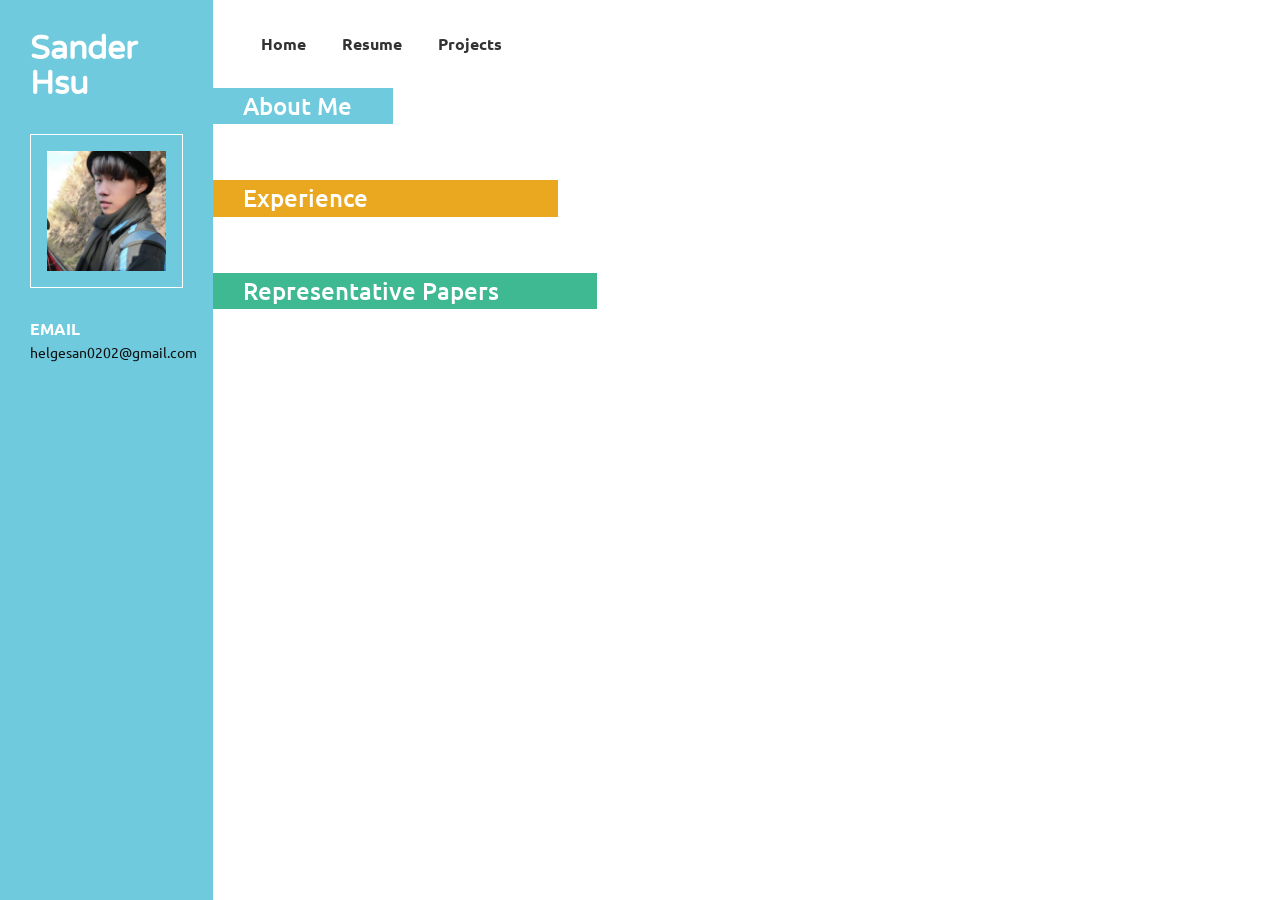
==== index.html @ 5f87619d "Add files via upload" ====
<!--A Design by W3layouts
Author: W3layout
Author URL: http://w3layouts.com
License: Creative Commons Attribution 3.0 Unported
License URL: http://creativecommons.org/licenses/by/3.0/
-->
<!DOCTYPE HTML>
<html>
<head>
<title>Sander Hsu</title>
<link href="css/bootstrap.css" rel='stylesheet' type='text/css' />
<!-- jQuery (necessary JavaScript plugins) -->
<!-- script src="js/jquery.min.js"></script>
<!-- Custom Theme files -->
 <link href="css/dashboard.css" rel="stylesheet">
<link href="css/style.css" rel='stylesheet' type='text/css' />

<!-- Custom Theme files -->
<!--//theme-style-->
<meta name="viewport" content="width=device-width, initial-scale=1">
<meta http-equiv="Content-Type" content="text/html; charset=utf-8" />
<meta name="keywords" content="Sander Hsu" />
<script type="application/x-javascript"> addEventListener("load", function() { setTimeout(hideURLbar, 0); }, false); function hideURLbar(){ window.scrollTo(0,1); } </script>
<link href='http://fonts.googleapis.com/css?family=Ubuntu:300,400,500,700' rel='stylesheet' type='text/css'>
<link href='http://fonts.googleapis.com/css?family=Varela+Round' rel='stylesheet' type='text/css'>
<!-- start menu -->
  
</head>
<body>
<!-- header -->
<div class="col-sm-3 col-md-2 sidebar">
		 <div class="sidebar_top">
			 <h1>Sander <br> Hsu</h1> 
			 <img src="images/profile.jpg" alt=""/>
		 </div>
		<div class="details">
			 <h3>EMAIL</h3>
			 <p>helgesan0202@gmail.com</p>
		</div>
		<div class="clearfix"></div>
</div>
<!---->
<link href="css/popuo-box.css" rel="stylesheet" type="text/css" media="all"/>
<script src="js/jquery.magnific-popup.js" type="text/javascript"></script>
	<!---//pop-up-box---->			
<div class="col-sm-9 col-sm-offset-3 col-md-10 col-md-offset-2 main">
	 <div class="content">
		 <div class="details_header">
			 <ul>
				 <li><a href="index.html"><b>Home</b></a></li>
				 <li><a href="resume/Sander Hsu resume.pdf"><b>Resume</b></a></li>
				 <li><a href="cv/ShusenWang.pdf"><b>Projects</b></a></li>
			 </ul>
		 </div>
		 
		 <div class="company">
			<h3 class="clr1">About Me</h3>
			<div class="company_details">
                
		 	</div>
		 </div>
         

		 
		 <div class="education">
			<h3 class="clr2">Experience</h3>
			<div class="education_details">
                
			</div>
		 </div>
		 
		 
		 
		 <div class="skills">
			<h3 class="clr3">Representative Papers
			<div class="skills_details">
                
			</div>
		 </div>
</body>
</html>
---- css/dashboard.css ----
/*
 * Base structure
 */

/* Move down content because we have a fixed navbar that is 50px tall */
body {
  padding-top: 50px;
}


/*
 * Global add-ons
 */

.sub-header {
  padding-bottom: 10px;
  border-bottom: 1px solid #eee;
}

/*
 * Top navigation
 * Hide default border to remove 1px line.
 */
.navbar-fixed-top {
  border: 0;
}

/*
 * Sidebar
 */

/* Hide for mobile, show later */
.sidebar {
  display:block;
}
@media (min-width: 768px) {
  .sidebar {
    position: fixed;
    top: 51px;
    bottom: 0;
    left: 0;
    z-index: 1000;
    display: block;
    padding: 20px;
    overflow-x: hidden;
    overflow-y: auto; /* Scrollable contents if viewport is shorter than content. */
    background-color: #f5f5f5;
  }
}

/* Sidebar navigation */
.nav-sidebar {
  margin-right: -21px; /* 20px padding + 1px border */
  margin-bottom: 20px;
  margin-left: -20px;
}
.nav-sidebar > li > a {
  padding-right: 20px;
  padding-left: 20px;
}
.nav-sidebar > .active > a,
.nav-sidebar > .active > a:hover,
.nav-sidebar > .active > a:focus {
  color: #fff;
  background-color: #428bca;
}


/*
 * Main content
 */

.main {
  padding: 20px;
}
@media (min-width: 768px) {
  .main {
    padding-right: 40px;
    padding-left: 40px;
  }
}
.main .page-header {
  margin-top: 0;
}


/*
 * Placeholder dashboard ideas
 */

.placeholders {
  margin-bottom: 30px;
  text-align: center;
}
.placeholders h4 {
  margin-bottom: 0;
}
.placeholder {
  margin-bottom: 20px;
}
.placeholder img {
  display: inline-block;
  border-radius: 50%;
}
---- css/style.css ----
/*
Author: W3layout
Author URL: http://w3layouts.com
License: Creative Commons Attribution 3.0 Unported
License URL: http://creativecommons.org/licenses/by/3.0/
*/
h4, h5, h6,
h1, h2, h3 {margin: 0;}
ul, ol {margin: 0; padding:0;}
p {margin: 0;}
html, body{
	font-family: 'Ubuntu', sans-serif;
	font-size: 100%;
	background: #ffffff;
}
body a{
	transition:0.5s all;
	-webkit-transition:0.5s all;
	-moz-transition:0.5s all;
	-o-transition:0.5s all;
	-ms-transition:0.5s all;
}	
body {
  padding-top:0px;
}
a:focus {
  outline: thin dotted;
  outline: 0px auto -webkit-focus-ring-color;
  outline-offset: 0px;
  text-decoration:none;
}
/*-- header_top --*/
.sidebar{
  background:#6ecadc;
  top: 0px;
  padding:2em 30px;
}
.sidebar h1{
	font-size:2.5em;
	font-weight:700;
	margin-bottom:1em;
	COLOR:#fff;
	font-family: 'Varela Round', sans-serif;
	
}
.sidebar img{
	border:1px solid #fff;
	padding:1em;
	width:100%;
}
.details{
	margin-top:2em;
}
.details h3{
	font-weight:600;
	font-size:1em;
	color:#fff;
}  

.details p{
	color:#101010;
	font-size:0.9em;
	margin:5px 0 2em 0;
}
.details p a{
	color:#101010;
	font-size:0.9em;
}
address h3{
	margin-bottom:5px;
}
address span{
	display:block;
	color:#101010;
	font-size:0.9em;
	line-height:1.5em;
}
/*----*/
.main{  
  padding:2em 0;
}
.content{
	margin-right:3em;
}
.glyphicon {
  top:1px;
}
.glyphicon-file:before,.glyphicon-print:before,.glyphicon-envelope:before,.glyphicon-picture:before{
    margin-right: 9px;
  font-size: 14px;
  color: #6ecadc;
}
.details_header{
	padding: 0em 1em 0 2em;
}
.details_header ul li{
	display:inline-block;
}
.details_header ul li a{
	padding:0 1em;
	color:#333;
}
.details_header ul li a:hover{
	color:#6ecadc;
}
.company {
	margin:2em 0;
}
.company h3{
  color: #FFF;
  padding: 5px 41px 5px 30px;
  display: inline-block;
}
.skills h3{
  color: #FFF;
  padding: 5px 98px 5px 30px;
  display: inline-block;
}
.company_details,.education_details {
	padding:1.5em 0 0em 2em;
}
.company_details h4,.education_details h4{
	color:#333;
	font-weight:600;
	font-size:1.5em;
	margin-bottom:6px;
	font-family: 'Varela Round', sans-serif;
}
.company_details h4 span,.education_details h4 span{
	font-size: 0.65em;
  margin-left: 5px;
  color: #999;
  font-weight:400;
}
.company_details h6,.education_details h6{
	font-weight:400;
	margin-bottom:1.3em;
	font-size:0.9em;
}
.company_details p,.skill_info p,.education_details p{
	color:#999;
	font-weight:300;
	line-height:1.7em;
}
.cmpny1{
	border-bottom:3px dashed #999;
	padding-bottom:1em;
}
.skills{
	margin:2em 0;
}
.skill_info {
	padding:1.5em 0 0 2em;
}
.skill_list{
	padding:1.5em 0 0 2em;
}
.skill1,.skill2{
	 float:left;
	 width:30%;
}
.skill1 h4,.skill2 h4{
	color:#333;
	font-weight:600;
	margin-bottom:1em;
	display:inline-block;
}
.skill1 ul,.skill2 ul{
	padding-left:4em;
}
.skill1 ul li,.skill2 ul li{
	color:#333;
}
.education  h3{
  background: #999;
  color: #FFF;
  padding: 5px 190px 5px 30px;
  display: inline-block;
}
h3.clr1{
	background:#6ecadc;
}
h3.clr2{
	background:#e9a820;
}
h3.clr3{
	background:#3eb991;
}
.copywrite{
	padding-left:2em;
	margin-top:1em;
}
.copywrite p{
	color:#999;
	font-size:0.9em;
}
.copywrite p a{
	color:#999;
}
.copywrite p a:hover{
	color:#6ecadc;
}
.contact-grid form{
	padding:2em 0 0 2em;
}
.contact-grid input[type="text"], .contact-grid textarea {
  width: 80%;
  padding: 0.7em;
  margin: 0.5em 0;
  background: none;
  outline: none;
  border: 1px solid #A09F9F;
  font-size: 1em;
  color: #A09F9F;
  -webkit-appearance: none;
}
.send input[type="submit"] {
  width: 14%;
  font-size: 1.1em;
  background:#e9a820;
  padding: 0.4em 0.8em;
  text-align: center;
  color: #fff;
  border: none;
  outline: none;
  -webkit-appearance: none;
}
.send input[type="submit"]:hover {
  background: #6ecadc;
}
.contact-grid textarea {
  resize: none;
}
.map{
	padding:2em 0 0 2em;
}
.map iframe {
  width: 100%;
  height: 350px;
  border: none;
}
/*--responsive--*/
@media (max-width: 1366px){
.sidebar h1 {
  font-size: 2em;
}
}
@media (max-width: 1024px){
.sidebar {
  padding: 2em 17px;
  width:20%;
}
.sidebar h1 {
  font-size: 1.6em;
}
.main {
  margin-left: 19.666667%;
  width: 80%;
}
}
@media (max-width: 768px){
.sidebar {
  width: 22%;
}
.main {
  margin-left: 21.666667%;
  width: 78%;
}
.sidebar h1 {
  font-size: 1.4em;
}
.sidebar img {
  padding: 0.5em;
  width: 89%;
}
.details_header {
  padding: 0em 1em 0 1em;
}
.details_header ul li a {
  padding: 0 1em;
  font-size: 0.9em;
}
.company h3,.skills h3,.education h3{
  font-size: 1.2em;
}
.company_details h4, .education_details h4 {
  font-size: 1.1em;
}
.company_details h6, .education_details h6 {
  font-size: 0.8em;
}
.company_details p, .skill_info p, .education_details p {
  font-size: 0.8em;
}
.cmpny1 {
  padding-bottom: 1.5em;
}
.skill1, .skill2 {
  float: left;
  width: 50%;
}
.skill1 ul li,.skill2 ul li{
	font-size:0.85em;
}
.skill1 h4, .skill2 h4 {
  font-size: 1em;
}
.skill_list {
  padding: 0.7em 0 0 2em;
}
.details p {
  font-size: 0.75em;
}
address span {
  font-size: 0.8em;
}
.contact-grid input[type="text"], .contact-grid textarea {
  width: 100%;
  font-size: 0.8em;
}
.send input[type="submit"] {
  width: 20%;
  font-size:0.85em;
}
}
@media (max-width: 736px){
.sidebar {
  width: 100%;
}
.main {
  margin-left: 0;
  width: 100%;
}
.sidebar_top{
	width:30%;
	float:left;
	margin-right:5%;
}
.details{
	width:30%;
	float:right;
}
}
@media (max-width: 640px){
.sidebar {
  width: 100%;
}
.main {
  margin-left: 0;
  width: 100%;
}
.sidebar_top{
	width:30%;
	float:left;
	margin-right:5%;
}
.details{
	width:30%;
	float:right;
}
.sidebar img{
	width:100%;
}
.details p {
  font-size: 0.9em;
  margin: 5px 0 1em 0;
}
.details h3 {
  font-size: 0.9em;
}
}
@media (max-width: 600px){
address {
  margin-bottom:0px;
}
.sidebar_top {
  width: 32%;
}
.sidebar img {
  width: 85%;
}
}
@media (max-width: 568px){
.details_header ul li a {
  padding: 0 0.5em;
  font-size: 0.9em;
}
}
@media (max-width: 480px){
.content {
  margin-right: 2em;
}
.glyphicon-save:before, .glyphicon-print:before, .glyphicon-envelope:before, .glyphicon-picture:before {
  margin-right: 6px;
  font-size: 12px;
}
.details_header ul li a {
  padding: 0 0.5em;
  font-size: 0.85em;
}
.details {
  width: 36%;
}
.sidebar h1 {
  font-size: 1.3em;
}
.sidebar_top {
  width: 38%;
}
address {
  margin-bottom: 0px;
}
.copywrite{
	padding-left:1em;
}
.map iframe {
  height: 246px;
}
}
@media (max-width: 414px){
.sidebar_top {
  width: 45%;
}
.sidebar img {
  width: 91%;
}
.details {
  width: 42%;
}
.details_header {
  padding: 0em 0em 0 1em;
}
.details_header ul li a {
  padding: 0 0.3em;
  font-size: 0.75em;
}
.skill1 ul, .skill2 ul {
  padding-left: 3em;
}
}
@media (max-width: 384px){
.sidebar h1 {
  font-size: 1.2em;
}
.details {
  width: 45%;
}
.details_header ul {
  text-align: center;
}
.details_header ul li a {
  padding: 0 1em;
  font-size: 0.75em;
}
.main {
  padding: 1em 0 2em 0;
}
.company_details, .education_details,.skill_info  {
  padding: 1em 0 0em 1em;
}
.company h3 {
  padding: 5px 41px 5px 16px;
}
.company_details h4, .education_details h4 {
  font-size: 0.9em;
}
.company_details h6, .education_details h6 {
  font-size: 0.6em;
}
.company {
  margin: 1em 0;
}
.skills {
  margin: 1em 0;
}
.company h3, .skills h3, .education h3 {
  font-size: 1em;
}
.skills h3 {
  padding: 5px 98px 5px 16px;
}
.skill1 ul, .skill2 ul {
  padding-left: 2em;
}
.skill1 ul li, .skill2 ul li {
  font-size: 0.75em;
}
.skill_list {
  padding: 0.5em 0 0 1.5em;
}
.education h3 {
  padding: 5px 190px 5px 16px;
}
.copywrite p{
	font-size:0.7em;
}
}
@media (max-width: 375px){
.sidebar h1 {
  font-size: 1em;
}
.sidebar img {
  width: 70%;
}
.details h3 {
  font-size: 0.8em;
}
.details p {
  font-size: 0.75em;
  margin: 5px 0 0.5em 0;
}
address span {
  font-size: 0.7em;
}
.sidebar {
  padding: 1.5em 17px 1em 17px;
}
.details_header {
  padding: 0em 0em 0 1em;
  text-align: center;
}
.details_header ul li a {
  line-height: 2em;
}
}
@media (max-width: 320px){
.sidebar_top {
  width: 50%;
}
.sidebar img {
  width: 80%;
}
.details h3 {
  font-size: 0.7em;
}
.content {
  margin-right: 1em;
}
.details_header ul li a {
  padding: 0 0.5em;
  font-size: 0.75em;
}
.skill1 h4, .skill2 h4 {
  font-size: 0.85em;
}
.skill1 ul, .skill2 ul {
  padding-left: 1.5em;
}
}
---- css/popuo-box.css ----
/* Styles for dialog window */
#small-dialog,#small-dialog1{
	padding:20px;
	text-align: left;
	max-width: 650px;
	margin: 40px auto;
	position: relative;
	text-align:center;
}
#small-dialog-it,#small-dialog-in,#small-dialog-fr,#small-dialog-sh,#small-dialog-sf,#small-dialog-su,#small-dialog-me,#small-dialog-ch,#small-dialog-pi,#small-dialog-am {
	background: white;
	padding:20px;
	text-align: left;
	max-width: 450px;
	margin: 40px auto;
	position: relative;
	text-align:center;
}
a.play-icon.popup-with-zoom-anim img:hover {
	opacity: 0.5;
	transition:0.5s all;
	-webkit-transition:0.5s all;
	-o-transition:0.5s all;
	-moz-transition:0.5s all;
	-ms-transition:0.5s all;
}
.portfolio-items{
	text-align:center;
	margin:0 auto;
}
.portfolio-items img{
	width:100%;
}
.portfolio-items h4{
	margin:1em 0;
	font-size:25px;
	color:#a63d56;
}
.portfolio-items p{
	text-align:justify;
}
/**

/**
 * Fade-zoom animation for first dialog
 */

/* start state */
.my-mfp-zoom-in #small-dialog {
opacity: 0;
-webkit-transition: all 0.2s ease-in-out;
-moz-transition: all 0.2s ease-in-out;
-o-transition: all 0.2s ease-in-out;
transition: all 0.2s ease-in-out;
-webkit-transform: scale(0.8);
-moz-transform: scale(0.8);
-ms-transform: scale(0.8);
-o-transform: scale(0.8);
transform: scale(0.8);
}
/* animate in */
.my-mfp-zoom-in.mfp-ready #small-dialog {
opacity: 1;
-webkit-transform: scale(1);
-moz-transform: scale(1);
-ms-transform: scale(1);
-o-transform: scale(1);
transform: scale(1);
}
/* animate out */
.my-mfp-zoom-in.mfp-removing #small-dialog {
-webkit-transform: scale(0.8);
-moz-transform: scale(0.8);
-ms-transform: scale(0.8);
-o-transform: scale(0.8);
transform: scale(0.8);
opacity: 0;
}
/* Dark overlay, start state */
.my-mfp-zoom-in.mfp-bg {

-webkit-transition: opacity 0.3s ease-out;
-moz-transition: opacity 0.3s ease-out;
-o-transition: opacity 0.3s ease-out;
transition: opacity 0.3s ease-out;
}
/* animate out */
.my-mfp-zoom-in.mfp-removing.mfp-bg {
opacity: 0;
}
/**
/* Magnific Popup CSS */
.mfp-bg {
  top: 0;
  left: 0;
  width: 100%;
  height: 100%;
  z-index: 1042;
  overflow: hidden;
  position: fixed;
  background:#fff;
 }

.mfp-wrap {
  top: 0;
  left: 0;
  width: 100%;
  height: 100%;
  z-index: 1043;
  position: fixed;
  outline: none !important;
  -webkit-backface-visibility: hidden; }

.mfp-container {
  text-align: center;
  position: absolute;
  width: 100%;
  height: 100%;
  left: 0;
  top: 0;
  padding: 0 8px;
  -webkit-box-sizing: border-box;
  -moz-box-sizing: border-box;
  box-sizing: border-box; }

.mfp-container:before {
  content: '';
  display: inline-block;
  height: 100%;
  vertical-align: middle; }

.mfp-align-top .mfp-container:before {
  display: none; }

.mfp-content {
  position: relative;
  display: inline-block;
  vertical-align: middle;
  margin: 0 auto;
  text-align: left;
  z-index: 1045; }

.mfp-inline-holder .mfp-content,
.mfp-ajax-holder .mfp-content {
  width: 100%;
  cursor: auto; }

.mfp-ajax-cur {
  cursor: progress; }

.mfp-zoom-out-cur,
.mfp-zoom-out-cur .mfp-image-holder .mfp-close {
  cursor: -moz-zoom-out;
  cursor: -webkit-zoom-out;
  cursor: zoom-out; }
.mfp-zoom {
  cursor: pointer;
  cursor: -webkit-zoom-in;
  cursor: -moz-zoom-in;
  cursor: zoom-in; }

.mfp-auto-cursor .mfp-content {
  cursor: auto; }

.mfp-close,
.mfp-arrow,
.mfp-preloader,
.mfp-counter {
  -webkit-user-select: none;
  -moz-user-select: none;
  user-select: none; }

.mfp-loading.mfp-figure {
  display: none; }

.mfp-hide {
  display: none !important; }
.mfp-content iframe{
	width:100%;
	min-height:500px;
}
.mfp-preloader {
  color: #cccccc;
  position: absolute;
  top: 50%;
  width: auto;
  text-align: center;
  margin-top: -0.8em;
  left: 8px;
  right: 8px;
  z-index: 1044; }

.mfp-preloader a {
  color: #cccccc; }

.mfp-preloader a:hover {
  color: white; }

.mfp-s-ready .mfp-preloader {
  display: none; }

.mfp-s-error .mfp-content {
  display: none; }

button.mfp-close,
button.mfp-arrow {
  overflow: visible;
  cursor: pointer;
  border: 0;
   background:#FFF;
  -webkit-appearance: none;
  display: block;
  padding: 0;
  z-index: 1046; }
button::-moz-focus-inner {
  padding: 0;
  border: 0; }

.mfp-close {
  width: 44px;
  height: 44px;
  line-height: 44px;
  position: absolute;
 right: 0px;
	top: -43px;
  text-decoration: none;
  text-align: center;
  padding: 0 0 18px 10px;
  color: white;
  font-style: normal;
  font-size: 28px;
  outline:none;
  font-family: 'Open Sans', sans-serif;		
 }
  .mfp-close:hover, .mfp-close:focus {
    opacity: 1; }

.mfp-close-btn-in .mfp-close {
  color: #333333; }

.mfp-image-holder .mfp-close,
.mfp-iframe-holder .mfp-close {
  color: white;
  right: -6px;
  text-align: right;
  padding-right: 6px;
  width: 100%; 
}
/*----*/
.login{
	border-bottom:2px solid #1c1c1c;
}
.login input[type="text"] {
	outline: none;
	padding:6px ;
	background: none;
	width: 93%;
	border: none;
	font-size:1.8em;
	color:#1c1c1c;	
}
.login input[type="submit"] {	
	width: 35px;
	height: 35px;
	background: url(../images/img-sprite.png) -622px -22px no-repeat ;
	padding: 0px 1px;
	border: none;
	cursor: pointer;
	outline: none;
	vertical-align: middle;
}
.search-top p{
	color:#818181;
	font-size:1.2em;
	line-height:1.5em;
	width:33%;
	text-align:center;
	padding: 1em 0;
}
@media all and (max-width:480px){
.login input[type="text"] {
	width: 88%;
	font-size: 1.4em;
}
.search-top p {
	width: 60%;
}
}
@media all and (max-width:320px){
.login input[type="text"] {
	width: 80%;
	font-size: 1.2em;
}
#small-dialog{
	padding:15px;
}
.search-top p {
	width: 70%;
	font-size:1em;
}
}
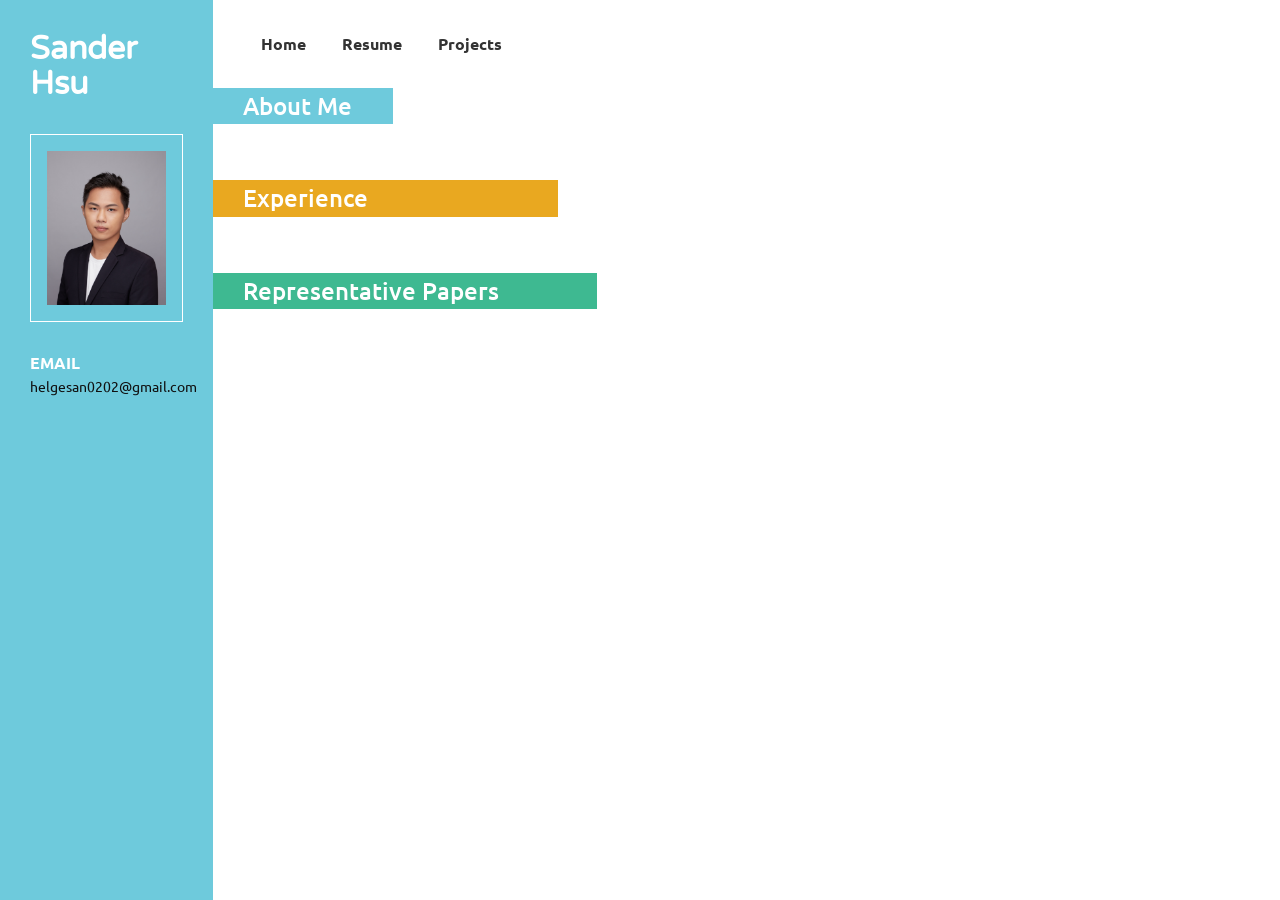
==== commit 5254f500: "Updata Profile" ====
--- a/index.html
+++ b/index.html
@@ -30,8 +30,8 @@
 <!-- header -->
 <div class="col-sm-3 col-md-2 sidebar">
 		 <div class="sidebar_top">
-			 <h1>Sander <br> Hsu</h1> 
-			 <img src="images/profile.jpg" alt=""/>
+			 <h1>Sander Hsu</h1> 
+			 <img src="images/profile.jpeg" alt=""/>
 		 </div>
 		<div class="details">
 			 <h3>EMAIL</h3>
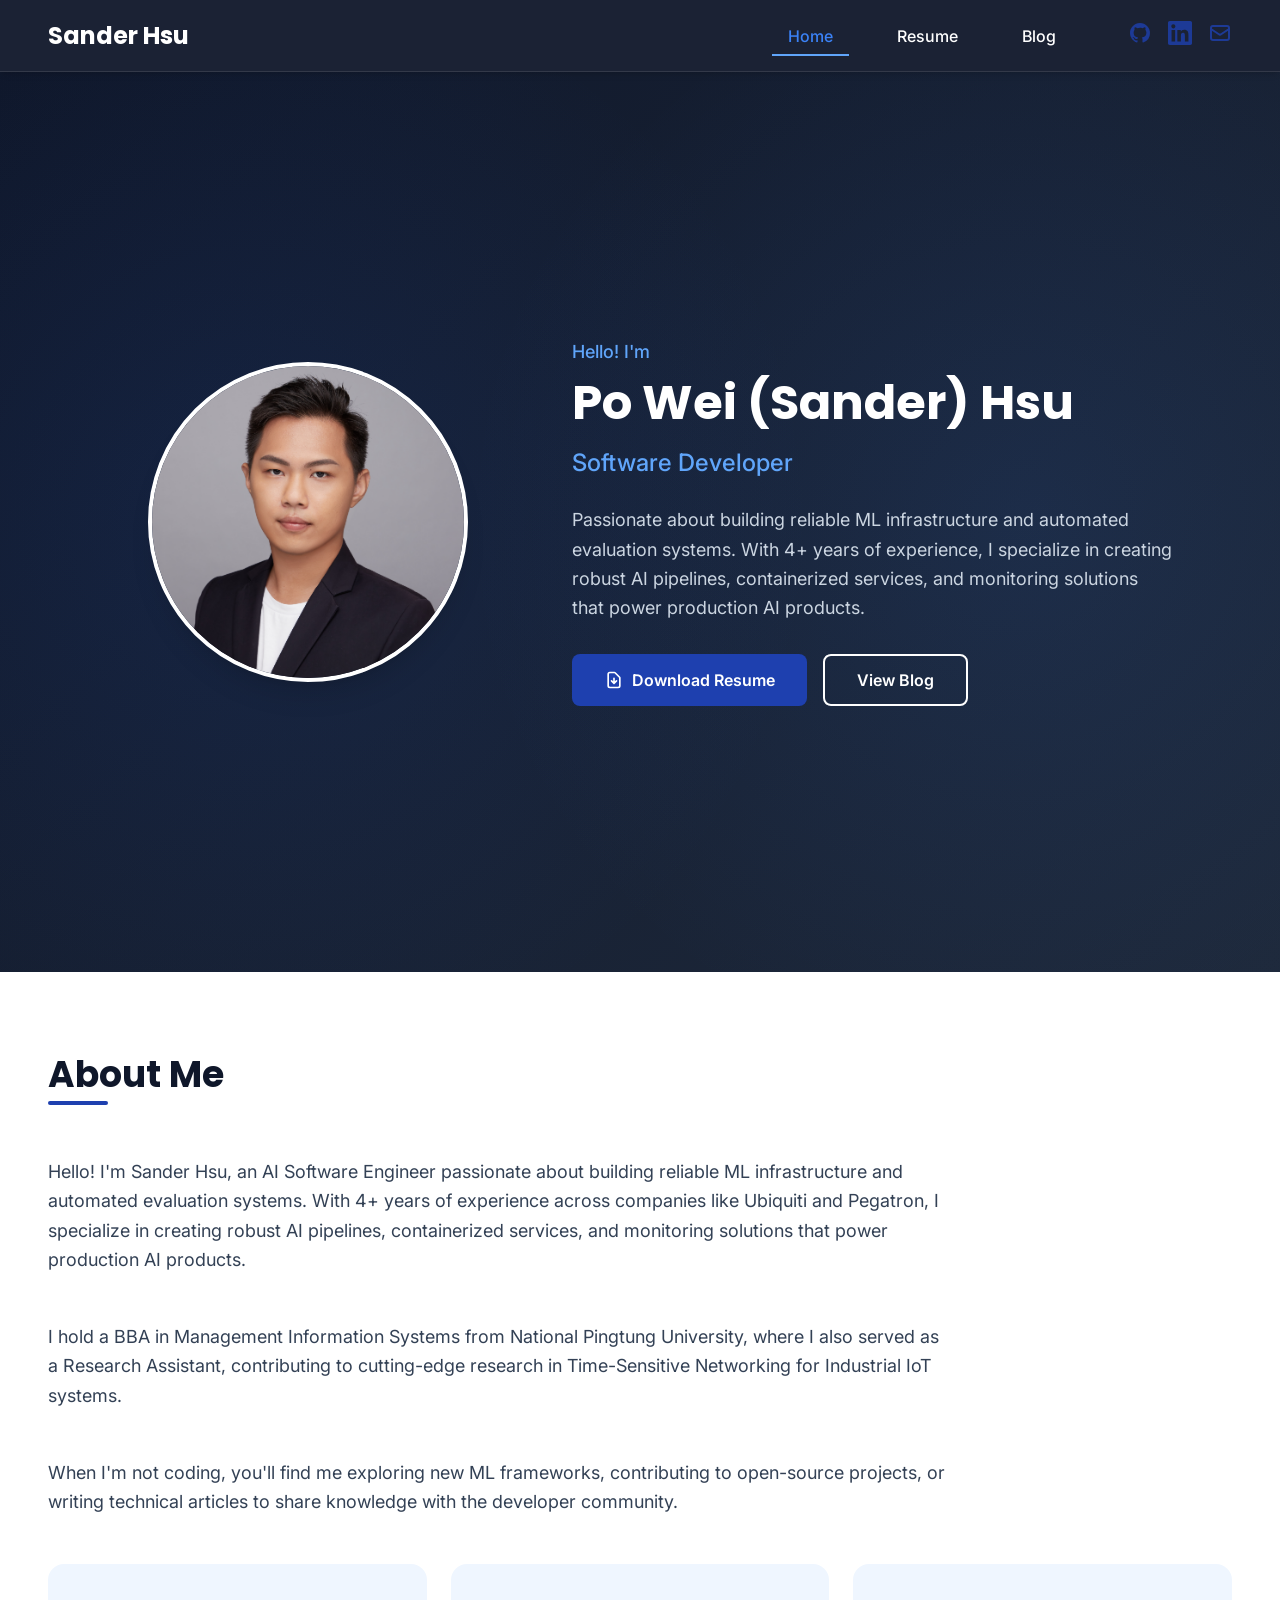
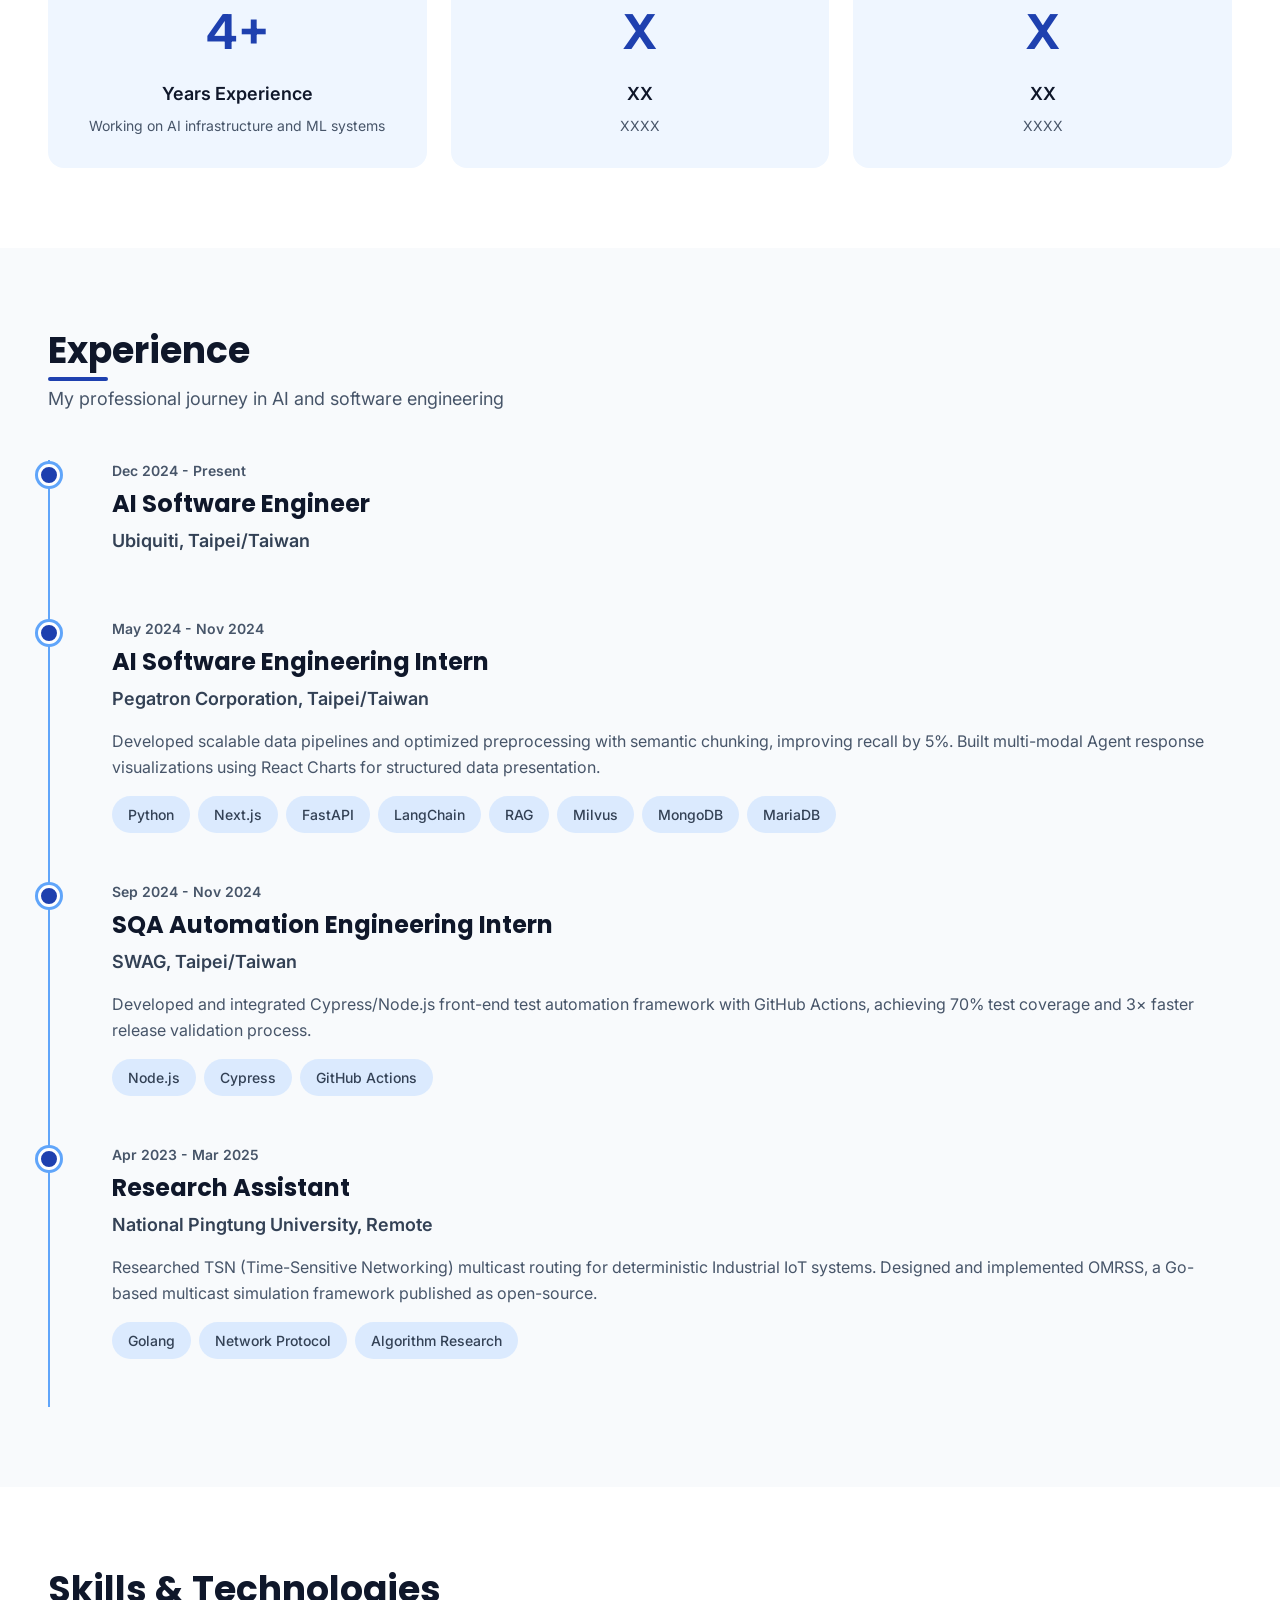
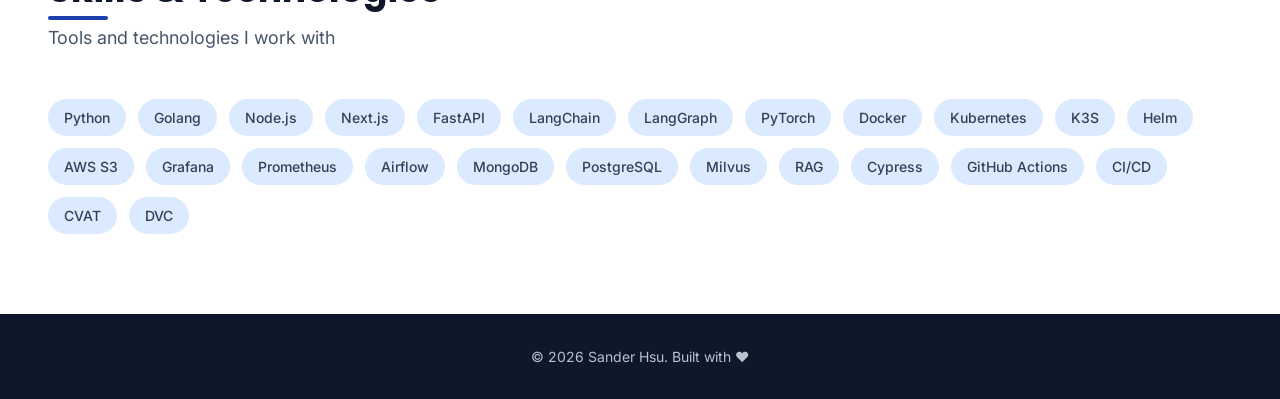
==== commit c0fe3fdc: "develop: update all" ====
--- a/index.html
+++ b/index.html
@@ -1,81 +1,266 @@
-<!--A Design by W3layouts
-Author: W3layout
-Author URL: http://w3layouts.com
-License: Creative Commons Attribution 3.0 Unported
-License URL: http://creativecommons.org/licenses/by/3.0/
--->
-<!DOCTYPE HTML>
-<html>
-<head>
-<title>Sander Hsu</title>
-<link href="css/bootstrap.css" rel='stylesheet' type='text/css' />
-<!-- jQuery (necessary JavaScript plugins) -->
-<!-- script src="js/jquery.min.js"></script>
-<!-- Custom Theme files -->
- <link href="css/dashboard.css" rel="stylesheet">
-<link href="css/style.css" rel='stylesheet' type='text/css' />
-
-<!-- Custom Theme files -->
-<!--//theme-style-->
-<meta name="viewport" content="width=device-width, initial-scale=1">
-<meta http-equiv="Content-Type" content="text/html; charset=utf-8" />
-<meta name="keywords" content="Sander Hsu" />
-<script type="application/x-javascript"> addEventListener("load", function() { setTimeout(hideURLbar, 0); }, false); function hideURLbar(){ window.scrollTo(0,1); } </script>
-<link href='http://fonts.googleapis.com/css?family=Ubuntu:300,400,500,700' rel='stylesheet' type='text/css'>
-<link href='http://fonts.googleapis.com/css?family=Varela+Round' rel='stylesheet' type='text/css'>
-<!-- start menu -->
-  
-</head>
-<body>
-<!-- header -->
-<div class="col-sm-3 col-md-2 sidebar">
-		 <div class="sidebar_top">
-			 <h1>Sander Hsu</h1> 
-			 <img src="images/profile.jpeg" alt=""/>
-		 </div>
-		<div class="details">
-			 <h3>EMAIL</h3>
-			 <p>helgesan0202@gmail.com</p>
-		</div>
-		<div class="clearfix"></div>
-</div>
-<!---->
-<link href="css/popuo-box.css" rel="stylesheet" type="text/css" media="all"/>
-<script src="js/jquery.magnific-popup.js" type="text/javascript"></script>
-	<!---//pop-up-box---->			
-<div class="col-sm-9 col-sm-offset-3 col-md-10 col-md-offset-2 main">
-	 <div class="content">
-		 <div class="details_header">
-			 <ul>
-				 <li><a href="index.html"><b>Home</b></a></li>
-				 <li><a href="resume/Sander Hsu resume.pdf"><b>Resume</b></a></li>
-				 <li><a href="cv/ShusenWang.pdf"><b>Projects</b></a></li>
-			 </ul>
-		 </div>
-		 
-		 <div class="company">
-			<h3 class="clr1">About Me</h3>
-			<div class="company_details">
-                
-		 	</div>
-		 </div>
-         
-
-		 
-		 <div class="education">
-			<h3 class="clr2">Experience</h3>
-			<div class="education_details">
-                
-			</div>
-		 </div>
-		 
-		 
-		 
-		 <div class="skills">
-			<h3 class="clr3">Representative Papers
-			<div class="skills_details">
-                
-			</div>
-		 </div>
-</body>
-</html>
+<!DOCTYPE html>
+<html lang="en">
+<head>
+    <meta charset="UTF-8">
+    <meta name="viewport" content="width=device-width, initial-scale=1.0">
+    <meta name="description" content="Software Developer with 4+ years experience in AI infrastructure, ML workflows, and automated evaluation systems.">
+    <meta name="keywords" content="AI Engineer, Machine Learning, Software Engineer, Taiwan, Sander Hsu">
+    <meta name="author" content="Po Wei (Sander) Hsu">
+    
+    <!-- Open Graph -->
+    <meta property="og:title" content="Sander Hsu - Software Developer">
+    <meta property="og:description" content="Professional portfolio showcasing AI/ML projects and experience">
+    <meta property="og:image" content="https://helgesander02.github.io/images/profile.jpeg">
+    <meta property="og:url" content="https://helgesander02.github.io">
+    
+    <title>Sander Hsu - Software Developer | Portfolio</title>
+    
+    <!-- Fonts -->
+    <link rel="preconnect" href="https://fonts.googleapis.com">
+    <link rel="preconnect" href="https://fonts.gstatic.com" crossorigin>
+    <link href="https://fonts.googleapis.com/css2?family=Inter:wght@300;400;500;600;700;800&family=Poppins:wght@600;700;800&display=swap" rel="stylesheet">
+    
+    <!-- Styles -->
+    <link rel="stylesheet" href="css/variables.css">
+    <link rel="stylesheet" href="css/main.css">
+    
+    <!-- Structured Data -->
+    <script type="application/ld+json">
+    {
+      "@context": "https://schema.org",
+      "@type": "Person",
+      "name": "Po Wei (Sander) Hsu",
+      "jobTitle": "Software Developer",
+      "url": "https://helgesander02.github.io",
+      "sameAs": [
+        "https://www.linkedin.com/in/sander-hsu",
+        "https://github.com/helgesander02"
+      ],
+      "alumniOf": "National Pingtung University",
+      "email": "helgesan0202@gmail.com",
+      "telephone": "+886976006726",
+      "address": {
+        "@type": "PostalAddress",
+        "addressCountry": "Taiwan"
+      }
+    }
+    </script>
+</head>
+<body>
+    <!-- Navigation -->
+    <nav class="navbar">
+        <div class="nav-container">
+            <a href="index.html" class="nav-logo">Sander Hsu</a>
+            <button class="nav-toggle" id="navToggle" aria-label="Toggle navigation">
+                <span></span>
+                <span></span>
+                <span></span>
+            </button>
+            <ul class="nav-menu" id="navMenu">
+                <li><a href="index.html" class="nav-link active">Home</a></li>
+                <li><a href="resume/Resume.pdf" class="nav-link" target="_blank">Resume</a></li>
+                <li><a href="blog.html" class="nav-link">Blog</a></li>
+                <div class="nav-social">
+                    <a href="https://github.com/helgesander02" target="_blank" rel="noopener noreferrer" aria-label="GitHub">
+                        <svg class="social-icon" fill="currentColor" viewBox="0 0 24 24">
+                            <path fill-rule="evenodd" d="M12 2C6.477 2 2 6.484 2 12.017c0 4.425 2.865 8.18 6.839 9.504.5.092.682-.217.682-.483 0-.237-.008-.868-.013-1.703-2.782.605-3.369-1.343-3.369-1.343-.454-1.158-1.11-1.466-1.11-1.466-.908-.62.069-.608.069-.608 1.003.07 1.531 1.032 1.531 1.032.892 1.53 2.341 1.088 2.91.832.092-.647.35-1.088.636-1.338-2.22-.253-4.555-1.113-4.555-4.951 0-1.093.39-1.988 1.029-2.688-.103-.253-.446-1.272.098-2.65 0 0 .84-.27 2.75 1.026A9.564 9.564 0 0112 6.844c.85.004 1.705.115 2.504.337 1.909-1.296 2.747-1.027 2.747-1.027.546 1.379.202 2.398.1 2.651.64.7 1.028 1.595 1.028 2.688 0 3.848-2.339 4.695-4.566 4.943.359.309.678.92.678 1.855 0 1.338-.012 2.419-.012 2.747 0 .268.18.58.688.482A10.019 10.019 0 0022 12.017C22 6.484 17.522 2 12 2z" clip-rule="evenodd"/>
+                        </svg>
+                    </a>
+                    <a href="https://www.linkedin.com/in/sander-hsu" target="_blank" rel="noopener noreferrer" aria-label="LinkedIn">
+                        <svg class="social-icon" fill="currentColor" viewBox="0 0 24 24">
+                            <path d="M20.447 20.452h-3.554v-5.569c0-1.328-.027-3.037-1.852-3.037-1.853 0-2.136 1.445-2.136 2.939v5.667H9.351V9h3.414v1.561h.046c.477-.9 1.637-1.85 3.37-1.85 3.601 0 4.267 2.37 4.267 5.455v6.286zM5.337 7.433c-1.144 0-2.063-.926-2.063-2.065 0-1.138.92-2.063 2.063-2.063 1.14 0 2.064.925 2.064 2.063 0 1.139-.925 2.065-2.064 2.065zm1.782 13.019H3.555V9h3.564v11.452zM22.225 0H1.771C.792 0 0 .774 0 1.729v20.542C0 23.227.792 24 1.771 24h20.451C23.2 24 24 23.227 24 22.271V1.729C24 .774 23.2 0 22.222 0h.003z"/>
+                        </svg>
+                    </a>
+                    <a href="mailto:helgesan0202@gmail.com" aria-label="Email">
+                        <svg class="social-icon" fill="none" stroke="currentColor" viewBox="0 0 24 24">
+                            <path stroke-linecap="round" stroke-linejoin="round" stroke-width="2" d="M3 8l7.89 5.26a2 2 0 002.22 0L21 8M5 19h14a2 2 0 002-2V7a2 2 0 00-2-2H5a2 2 0 00-2 2v10a2 2 0 002 2z"/>
+                        </svg>
+                    </a>
+                </div>
+            </ul>
+        </div>
+    </nav>
+
+    <!-- Hero Section -->
+    <section class="hero">
+        <div class="hero-content">
+            <div class="hero-image">
+                <img src="images/profile.jpeg" alt="Sander Hsu" class="profile-photo">
+            </div>
+            <div class="hero-text">
+                <p class="hero-greeting">Hello! I'm</p>
+                <h1 class="hero-name">Po Wei (Sander) Hsu</h1>
+                <p class="hero-title">Software Developer</p>
+                <p class="hero-description">
+                    Passionate about building reliable ML infrastructure and automated evaluation systems. 
+                    With 4+ years of experience, I specialize in creating robust AI pipelines, 
+                    containerized services, and monitoring solutions that power production AI products.
+                </p>
+                <div class="hero-buttons">
+                    <a href="resume/Resume.pdf" class="btn btn-primary" download>
+                        <svg width="20" height="20" fill="none" stroke="currentColor" viewBox="0 0 24 24">
+                            <path stroke-linecap="round" stroke-linejoin="round" stroke-width="2" d="M12 10v6m0 0l-3-3m3 3l3-3m2 8H7a2 2 0 01-2-2V5a2 2 0 012-2h5.586a1 1 0 01.707.293l5.414 5.414a1 1 0 01.293.707V19a2 2 0 01-2 2z"/>
+                        </svg>
+                        Download Resume
+                    </a>
+                    <a href="blog.html" class="btn btn-secondary">
+                        View Blog
+                    </a>
+                </div>
+            </div>
+        </div>
+    </section>
+
+    <!-- About Section -->
+    <section class="section">
+        <div class="section-container">
+            <h2 class="section-title">About Me</h2>
+            <div class="about-content">
+                <p class="about-text">
+                    Hello! I'm Sander Hsu, an AI Software Engineer passionate about building reliable ML infrastructure 
+                    and automated evaluation systems. With 4+ years of experience across companies like Ubiquiti and Pegatron, 
+                    I specialize in creating robust AI pipelines, containerized services, and monitoring solutions that power 
+                    production AI products.
+                </p>
+                <p class="about-text">
+                    I hold a BBA in Management Information Systems from National Pingtung University, where I also served 
+                    as a Research Assistant, contributing to cutting-edge research in Time-Sensitive Networking for Industrial IoT systems.
+                </p>
+                <p class="about-text">
+                    When I'm not coding, you'll find me exploring new ML frameworks, contributing to open-source projects, 
+                    or writing technical articles to share knowledge with the developer community.
+                </p>
+
+                <div class="highlights-grid">
+                    <div class="highlight-card">
+                        <div class="highlight-number">4+</div>
+                        <div class="highlight-label">Years Experience</div>
+                        <p class="highlight-description">Working on AI infrastructure and ML systems</p>
+                    </div>
+                    <div class="highlight-card">
+                        <div class="highlight-number">X</div>
+                        <div class="highlight-label">XX</div>
+                        <p class="highlight-description">XXXX</p>
+                    </div>
+                    <div class="highlight-card">
+                        <div class="highlight-number">X</div>
+                        <div class="highlight-label">XX</div>
+                        <p class="highlight-description">XXXX</p>
+                    </div>
+                </div>
+            </div>
+        </div>
+    </section>
+
+    <!-- Experience Section -->
+    <section class="section" style="background-color: var(--neutral-50);">
+        <div class="section-container">
+            <h2 class="section-title">Experience</h2>
+            <p class="section-subtitle">My professional journey in AI and software engineering</p>
+            
+            <div class="timeline">
+                <div class="timeline-item">
+                    <div class="timeline-date">Dec 2024 - Present</div>
+                    <h3 class="timeline-title">AI Software Engineer</h3>
+                    <div class="timeline-company">Ubiquiti, Taipei/Taiwan</div>
+                </div>
+
+                <div class="timeline-item">
+                    <div class="timeline-date">May 2024 - Nov 2024</div>
+                    <h3 class="timeline-title">AI Software Engineering Intern</h3>
+                    <div class="timeline-company">Pegatron Corporation, Taipei/Taiwan</div>
+                    <p class="timeline-description">
+                        Developed scalable data pipelines and optimized preprocessing with semantic chunking, improving recall by 5%. 
+                        Built multi-modal Agent response visualizations using React Charts for structured data presentation.
+                    </p>
+                    <div class="timeline-tech">
+                        <span class="skill-badge">Python</span>
+                        <span class="skill-badge">Next.js</span>
+                        <span class="skill-badge">FastAPI</span>
+                        <span class="skill-badge">LangChain</span>
+                        <span class="skill-badge">RAG</span>
+                        <span class="skill-badge">Milvus</span>
+                        <span class="skill-badge">MongoDB</span>
+                        <span class="skill-badge">MariaDB</span>
+                    </div>
+                </div>
+
+                <div class="timeline-item">
+                    <div class="timeline-date">Sep 2024 - Nov 2024</div>
+                    <h3 class="timeline-title">SQA Automation Engineering Intern</h3>
+                    <div class="timeline-company">SWAG, Taipei/Taiwan</div>
+                    <p class="timeline-description">
+                        Developed and integrated Cypress/Node.js front-end test automation framework with GitHub Actions, 
+                        achieving 70% test coverage and 3× faster release validation process.
+                    </p>
+                    <div class="timeline-tech">
+                        <span class="skill-badge">Node.js</span>
+                        <span class="skill-badge">Cypress</span>
+                        <span class="skill-badge">GitHub Actions</span>
+                    </div>
+                </div>
+
+                <div class="timeline-item">
+                    <div class="timeline-date">Apr 2023 - Mar 2025</div>
+                    <h3 class="timeline-title">Research Assistant</h3>
+                    <div class="timeline-company">National Pingtung University, Remote</div>
+                    <p class="timeline-description">
+                        Researched TSN (Time-Sensitive Networking) multicast routing for deterministic Industrial IoT systems. 
+                        Designed and implemented OMRSS, a Go-based multicast simulation framework published as open-source.
+                    </p>
+                    <div class="timeline-tech">
+                        <span class="skill-badge">Golang</span>
+                        <span class="skill-badge">Network Protocol</span>
+                        <span class="skill-badge">Algorithm Research</span>
+                    </div>
+                </div>
+            </div>
+        </div>
+    </section>
+
+    <!-- Skills Section -->
+    <section class="section">
+        <div class="section-container">
+            <h2 class="section-title">Skills & Technologies</h2>
+            <p class="section-subtitle">Tools and technologies I work with</p>
+            
+            <div class="skills-grid">
+                <span class="skill-badge">Python</span>
+                <span class="skill-badge">Golang</span>
+                <span class="skill-badge">Node.js</span>
+                <span class="skill-badge">Next.js</span>
+                <span class="skill-badge">FastAPI</span>
+                <span class="skill-badge">LangChain</span>
+                <span class="skill-badge">LangGraph</span>
+                <span class="skill-badge">PyTorch</span>
+                <span class="skill-badge">Docker</span>
+                <span class="skill-badge">Kubernetes</span>
+                <span class="skill-badge">K3S</span>
+                <span class="skill-badge">Helm</span>
+                <span class="skill-badge">AWS S3</span>
+                <span class="skill-badge">Grafana</span>
+                <span class="skill-badge">Prometheus</span>
+                <span class="skill-badge">Airflow</span>
+                <span class="skill-badge">MongoDB</span>
+                <span class="skill-badge">PostgreSQL</span>
+                <span class="skill-badge">Milvus</span>
+                <span class="skill-badge">RAG</span>
+                <span class="skill-badge">Cypress</span>
+                <span class="skill-badge">GitHub Actions</span>
+                <span class="skill-badge">CI/CD</span>
+                <span class="skill-badge">CVAT</span>
+                <span class="skill-badge">DVC</span>
+            </div>
+        </div>
+    </section>
+
+    <!-- Footer -->
+    <footer class="footer">
+        <div class="footer-container">
+            <p class="footer-copyright">© 2026 Sander Hsu. Built with ❤️</p>
+        </div>
+    </footer>
+
+    <script src="js/main.js"></script>
+</body>
+</html>
--- a/css/variables.css
+++ b/css/variables.css
@@ -0,0 +1,114 @@
+/*
+ * Design System Variables
+ * Professional Portfolio - Deep Blue Theme
+ */
+
+:root {
+  /* Primary Colors (Deep Blue Theme) */
+  --primary-900: #0f172a;
+  --primary-800: #1e293b;
+  --primary-700: #334155;
+  --primary-600: #475569;
+  --primary-500: #1e40af;
+  --primary-400: #2563eb;
+  --primary-300: #3b82f6;
+  --primary-200: #60a5fa;
+  --primary-100: #dbeafe;
+  --primary-50: #eff6ff;
+
+  /* Accent Colors */
+  --accent-success: #10b981;
+  --accent-warning: #f59e0b;
+  --accent-info: #06b6d4;
+  --accent-purple: #8b5cf6;
+
+  /* Neutral Colors */
+  --neutral-white: #ffffff;
+  --neutral-50: #f8fafc;
+  --neutral-100: #f1f5f9;
+  --neutral-200: #e2e8f0;
+  --neutral-300: #cbd5e1;
+  --neutral-400: #94a3b8;
+  --neutral-500: #64748b;
+  --neutral-600: #475569;
+  --neutral-700: #334155;
+  --neutral-800: #1e293b;
+  --neutral-900: #0f172a;
+  --neutral-black: #020617;
+
+  /* Font Families */
+  --font-primary: 'Inter', -apple-system, BlinkMacSystemFont, 'Segoe UI', sans-serif;
+  --font-heading: 'Poppins', 'Inter', sans-serif;
+  --font-mono: 'JetBrains Mono', 'Fira Code', 'Courier New', monospace;
+
+  /* Font Sizes */
+  --text-xs: 0.75rem;
+  --text-sm: 0.875rem;
+  --text-base: 1rem;
+  --text-lg: 1.125rem;
+  --text-xl: 1.25rem;
+  --text-2xl: 1.5rem;
+  --text-3xl: 1.875rem;
+  --text-4xl: 2.25rem;
+  --text-5xl: 3rem;
+  --text-6xl: 3.75rem;
+
+  /* Font Weights */
+  --font-light: 300;
+  --font-normal: 400;
+  --font-medium: 500;
+  --font-semibold: 600;
+  --font-bold: 700;
+  --font-extrabold: 800;
+
+  /* Line Heights */
+  --leading-tight: 1.25;
+  --leading-snug: 1.375;
+  --leading-normal: 1.5;
+  --leading-relaxed: 1.625;
+  --leading-loose: 2;
+
+  /* Spacing Scale */
+  --space-1: 0.25rem;
+  --space-2: 0.5rem;
+  --space-3: 0.75rem;
+  --space-4: 1rem;
+  --space-5: 1.25rem;
+  --space-6: 1.5rem;
+  --space-8: 2rem;
+  --space-10: 2.5rem;
+  --space-12: 3rem;
+  --space-16: 4rem;
+  --space-20: 5rem;
+  --space-24: 6rem;
+
+  /* Border Radius */
+  --radius-sm: 0.25rem;
+  --radius-md: 0.5rem;
+  --radius-lg: 0.75rem;
+  --radius-xl: 1rem;
+  --radius-2xl: 1.5rem;
+  --radius-full: 9999px;
+
+  /* Shadows */
+  --shadow-xs: 0 1px 2px 0 rgba(0, 0, 0, 0.05);
+  --shadow-sm: 0 1px 3px 0 rgba(0, 0, 0, 0.1), 0 1px 2px -1px rgba(0, 0, 0, 0.1);
+  --shadow-md: 0 4px 6px -1px rgba(0, 0, 0, 0.1), 0 2px 4px -2px rgba(0, 0, 0, 0.1);
+  --shadow-lg: 0 10px 15px -3px rgba(0, 0, 0, 0.1), 0 4px 6px -4px rgba(0, 0, 0, 0.1);
+  --shadow-xl: 0 20px 25px -5px rgba(0, 0, 0, 0.1), 0 8px 10px -6px rgba(0, 0, 0, 0.1);
+  --shadow-2xl: 0 25px 50px -12px rgba(0, 0, 0, 0.25);
+  --shadow-inner: inset 0 2px 4px 0 rgba(0, 0, 0, 0.05);
+
+  /* Transitions */
+  --transition-fast: 150ms cubic-bezier(0.4, 0, 0.2, 1);
+  --transition-base: 250ms cubic-bezier(0.4, 0, 0.2, 1);
+  --transition-slow: 350ms cubic-bezier(0.4, 0, 0.2, 1);
+  --transition-bounce: 500ms cubic-bezier(0.68, -0.55, 0.265, 1.55);
+
+  /* Container Widths */
+  --container-sm: 640px;
+  --container-md: 768px;
+  --container-lg: 1024px;
+  --container-xl: 1280px;
+  --container-2xl: 1400px;
+}
--- a/css/main.css
+++ b/css/main.css
@@ -0,0 +1,653 @@
+/*
+ * Main Stylesheet
+ * Professional Portfolio Website
+ */
+
+/* Reset & Base Styles */
+* {
+  margin: 0;
+  padding: 0;
+  box-sizing: border-box;
+}
+
+html {
+  scroll-behavior: smooth;
+  font-size: 16px;
+}
+
+body {
+  font-family: var(--font-primary);
+  font-size: var(--text-base);
+  line-height: var(--leading-normal);
+  color: var(--neutral-900);
+  background-color: var(--neutral-white);
+  -webkit-font-smoothing: antialiased;
+  -moz-osx-font-smoothing: grayscale;
+}
+
+h1, h2, h3, h4, h5, h6 {
+  font-family: var(--font-heading);
+  font-weight: var(--font-bold);
+  line-height: var(--leading-tight);
+  margin: 0;
+}
+
+a {
+  color: var(--primary-500);
+  text-decoration: none;
+  transition: color var(--transition-base);
+}
+
+a:hover {
+  color: var(--primary-400);
+}
+
+a:focus {
+  outline: 2px solid var(--primary-300);
+  outline-offset: 2px;
+}
+
+img {
+  max-width: 100%;
+  height: auto;
+  display: block;
+}
+
+/* Navigation */
+.navbar {
+  position: fixed;
+  top: 0;
+  left: 0;
+  right: 0;
+  height: 72px;
+  background: rgba(15, 23, 42, 0.95);
+  backdrop-filter: blur(10px);
+  border-bottom: 1px solid rgba(255, 255, 255, 0.1);
+  box-shadow: var(--shadow-md);
+  z-index: 1000;
+}
+
+.nav-container {
+  max-width: var(--container-xl);
+  margin: 0 auto;
+  padding: 0 var(--space-12);
+  height: 100%;
+  display: flex;
+  justify-content: space-between;
+  align-items: center;
+}
+
+.nav-logo {
+  font-size: var(--text-2xl);
+  font-weight: var(--font-bold);
+  color: var(--neutral-white);
+  font-family: var(--font-heading);
+}
+
+.nav-logo:hover {
+  color: var(--primary-200);
+}
+
+.nav-menu {
+  display: flex;
+  list-style: none;
+  gap: var(--space-8);
+  align-items: center;
+}
+
+.nav-link {
+  color: var(--neutral-white);
+  font-size: var(--text-base);
+  font-weight: var(--font-medium);
+  padding: var(--space-2) var(--space-4);
+  position: relative;
+  transition: color var(--transition-base);
+}
+
+.nav-link::after {
+  content: '';
+  position: absolute;
+  bottom: -2px;
+  left: 0;
+  width: 0;
+  height: 2px;
+  background: var(--primary-200);
+  transition: width var(--transition-base);
+}
+
+.nav-link:hover {
+  color: var(--primary-200);
+}
+
+.nav-link:hover::after {
+  width: 100%;
+}
+
+.nav-link.active {
+  color: var(--primary-300);
+}
+
+.nav-link.active::after {
+  width: 100%;
+}
+
+.nav-social {
+  display: flex;
+  gap: var(--space-4);
+  margin-left: var(--space-6);
+}
+
+.social-icon {
+  width: 24px;
+  height: 24px;
+  opacity: 0.8;
+  transition: opacity var(--transition-base), transform var(--transition-base);
+}
+
+.social-icon:hover {
+  opacity: 1;
+  transform: translateY(-2px);
+}
+
+/* Mobile Menu Toggle */
+.nav-toggle {
+  display: none;
+  flex-direction: column;
+  gap: 4px;
+  background: none;
+  border: none;
+  cursor: pointer;
+  padding: var(--space-2);
+}
+
+.nav-toggle span {
+  width: 24px;
+  height: 2px;
+  background: var(--neutral-white);
+  transition: all var(--transition-base);
+}
+
+/* Hero Section */
+.hero {
+  min-height: 100vh;
+  display: flex;
+  align-items: center;
+  justify-content: center;
+  background: linear-gradient(135deg, var(--primary-900) 0%, var(--primary-800) 100%);
+  padding: var(--space-24) var(--space-12);
+  margin-top: 72px;
+  position: relative;
+  overflow: hidden;
+}
+
+.hero::before {
+  content: '';
+  position: absolute;
+  top: 0;
+  left: 0;
+  right: 0;
+  bottom: 0;
+  background: radial-gradient(circle at 20% 50%, rgba(37, 99, 235, 0.1) 0%, transparent 50%),
+              radial-gradient(circle at 80% 50%, rgba(59, 130, 246, 0.1) 0%, transparent 50%);
+  animation: gradientShift 10s ease infinite;
+}
+
+@keyframes gradientShift {
+  0%, 100% { opacity: 0.5; }
+  50% { opacity: 0.8; }
+}
+
+.hero-content {
+  max-width: var(--container-xl);
+  display: grid;
+  grid-template-columns: 1fr 1.5fr;
+  gap: var(--space-16);
+  align-items: center;
+  position: relative;
+  z-index: 1;
+}
+
+.hero-image {
+  display: flex;
+  justify-content: center;
+}
+
+.profile-photo {
+  width: 320px;
+  height: 320px;
+  border-radius: var(--radius-full);
+  border: 4px solid var(--neutral-white);
+  box-shadow: var(--shadow-xl);
+  object-fit: cover;
+  animation: fadeInScale 0.8s ease-out;
+}
+
+@keyframes fadeInScale {
+  from {
+    opacity: 0;
+    transform: scale(0.8);
+  }
+  to {
+    opacity: 1;
+    transform: scale(1);
+  }
+}
+
+.hero-text {
+  color: var(--neutral-white);
+  animation: fadeInUp 0.8s ease-out 0.2s both;
+}
+
+.hero-greeting {
+  font-size: var(--text-lg);
+  font-weight: var(--font-medium);
+  color: var(--primary-200);
+  margin-bottom: var(--space-3);
+}
+
+.hero-name {
+  font-size: var(--text-5xl);
+  font-weight: var(--font-bold);
+  margin-bottom: var(--space-4);
+  line-height: 1.1;
+}
+
+.hero-title {
+  font-size: var(--text-2xl);
+  font-weight: var(--font-medium);
+  color: var(--primary-200);
+  margin-bottom: var(--space-6);
+}
+
+.hero-description {
+  font-size: var(--text-lg);
+  line-height: var(--leading-relaxed);
+  color: var(--neutral-300);
+  margin-bottom: var(--space-8);
+  max-width: 600px;
+}
+
+.hero-buttons {
+  display: flex;
+  gap: var(--space-4);
+  flex-wrap: wrap;
+}
+
+/* Buttons */
+.btn {
+  display: inline-flex;
+  align-items: center;
+  gap: var(--space-2);
+  padding: var(--space-3) var(--space-8);
+  font-size: var(--text-base);
+  font-weight: var(--font-semibold);
+  border-radius: var(--radius-md);
+  cursor: pointer;
+  transition: all var(--transition-base);
+  border: none;
+  text-decoration: none;
+}
+
+.btn-primary {
+  background: var(--primary-500);
+  color: var(--neutral-white);
+}
+
+.btn-primary:hover {
+  background: var(--primary-400);
+  transform: translateY(-2px);
+  box-shadow: var(--shadow-lg);
+  color: var(--neutral-white);
+}
+
+.btn-secondary {
+  background: transparent;
+  color: var(--neutral-white);
+  border: 2px solid var(--neutral-white);
+}
+
+.btn-secondary:hover {
+  background: rgba(255, 255, 255, 0.1);
+  transform: translateY(-2px);
+  color: var(--neutral-white);
+}
+
+/* Section Styles */
+.section {
+  padding: var(--space-20) var(--space-12);
+}
+
+.section-container {
+  max-width: var(--container-xl);
+  margin: 0 auto;
+}
+
+.section-title {
+  font-size: var(--text-4xl);
+  font-weight: var(--font-bold);
+  color: var(--primary-900);
+  margin-bottom: var(--space-3);
+  position: relative;
+  display: inline-block;
+}
+
+.section-title::after {
+  content: '';
+  position: absolute;
+  bottom: -8px;
+  left: 0;
+  width: 60px;
+  height: 4px;
+  background: var(--primary-500);
+  border-radius: var(--radius-full);
+}
+
+.section-subtitle {
+  font-size: var(--text-lg);
+  color: var(--neutral-600);
+  margin-bottom: var(--space-12);
+  max-width: 800px;
+}
+
+/* About Section */
+.about-content {
+  margin-top: var(--space-12);
+}
+
+.about-text {
+  font-size: var(--text-lg);
+  line-height: var(--leading-relaxed);
+  color: var(--neutral-700);
+  margin-bottom: var(--space-12);
+  max-width: 900px;
+}
+
+.highlights-grid {
+  display: grid;
+  grid-template-columns: repeat(auto-fit, minmax(280px, 1fr));
+  gap: var(--space-6);
+  margin-top: var(--space-12);
+}
+
+.highlight-card {
+  background: var(--primary-50);
+  padding: var(--space-8);
+  border-radius: var(--radius-xl);
+  text-align: center;
+  transition: all var(--transition-base);
+}
+
+.highlight-card:hover {
+  transform: translateY(-8px);
+  box-shadow: var(--shadow-lg);
+}
+
+.highlight-number {
+  font-size: var(--text-5xl);
+  font-weight: var(--font-bold);
+  color: var(--primary-500);
+  margin-bottom: var(--space-3);
+}
+
+.highlight-label {
+  font-size: var(--text-lg);
+  font-weight: var(--font-semibold);
+  color: var(--primary-900);
+  margin-bottom: var(--space-2);
+}
+
+.highlight-description {
+  font-size: var(--text-sm);
+  color: var(--neutral-600);
+}
+
+/* Experience Timeline */
+.timeline {
+  position: relative;
+  padding-left: var(--space-8);
+  margin-top: var(--space-12);
+}
+
+.timeline::before {
+  content: '';
+  position: absolute;
+  left: 0;
+  top: 0;
+  bottom: 0;
+  width: 2px;
+  background: var(--primary-200);
+}
+
+.timeline-item {
+  position: relative;
+  padding-bottom: var(--space-12);
+  padding-left: var(--space-8);
+}
+
+.timeline-item::before {
+  content: '';
+  position: absolute;
+  left: -42px;
+  top: 4px;
+  width: 16px;
+  height: 16px;
+  background: var(--primary-500);
+  border-radius: var(--radius-full);
+  border: 3px solid var(--neutral-white);
+  box-shadow: 0 0 0 3px var(--primary-200);
+}
+
+.timeline-date {
+  font-size: var(--text-sm);
+  font-weight: var(--font-semibold);
+  color: var(--primary-600);
+  margin-bottom: var(--space-2);
+}
+
+.timeline-title {
+  font-size: var(--text-2xl);
+  font-weight: var(--font-bold);
+  color: var(--primary-900);
+  margin-bottom: var(--space-2);
+}
+
+.timeline-company {
+  font-size: var(--text-lg);
+  font-weight: var(--font-semibold);
+  color: var(--primary-700);
+  margin-bottom: var(--space-4);
+}
+
+.timeline-description {
+  font-size: var(--text-base);
+  line-height: var(--leading-relaxed);
+  color: var(--neutral-600);
+  margin-bottom: var(--space-4);
+}
+
+.timeline-tech {
+  display: flex;
+  flex-wrap: wrap;
+  gap: var(--space-2);
+}
+
+/* Skills Section */
+.skills-grid {
+  display: flex;
+  flex-wrap: wrap;
+  gap: var(--space-3);
+  margin-top: var(--space-12);
+}
+
+.skill-badge {
+  padding: var(--space-2) var(--space-4);
+  background: var(--primary-100);
+  color: var(--primary-700);
+  font-size: var(--text-sm);
+  font-weight: var(--font-medium);
+  border-radius: var(--radius-full);
+  transition: all var(--transition-base);
+}
+
+.skill-badge:hover {
+  background: var(--primary-500);
+  color: var(--neutral-white);
+  transform: translateY(-2px);
+  box-shadow: var(--shadow-sm);
+}
+
+/* Footer */
+.footer {
+  background: var(--primary-900);
+  color: var(--neutral-300);
+  padding: var(--space-8) var(--space-12);
+}
+
+.footer-container {
+  max-width: var(--container-xl);
+  margin: 0 auto;
+  text-align: center;
+}
+
+.footer-copyright {
+  font-size: var(--text-sm);
+  color: var(--neutral-300);
+  opacity: 0.9;
+}
+
+/* Animations */
+@keyframes fadeInUp {
+  from {
+    opacity: 0;
+    transform: translateY(30px);
+  }
+  to {
+    opacity: 1;
+    transform: translateY(0);
+  }
+}
+
+.fade-in {
+  opacity: 0;
+  animation: fadeInUp 0.6s ease-out forwards;
+}
+
+/* Responsive Design */
+@media (max-width: 1024px) {
+  .hero-content {
+    grid-template-columns: 1fr;
+    text-align: center;
+    gap: var(--space-12);
+  }
+
+  .hero-text {
+    display: flex;
+    flex-direction: column;
+    align-items: center;
+  }
+
+  .hero-name {
+    font-size: var(--text-4xl);
+  }
+
+  .profile-photo {
+    width: 280px;
+    height: 280px;
+  }
+}
+
+@media (max-width: 768px) {
+  .nav-menu {
+    position: fixed;
+    top: 72px;
+    left: 0;
+    right: 0;
+    background: rgba(15, 23, 42, 0.98);
+    flex-direction: column;
+    padding: var(--space-8);
+    gap: var(--space-4);
+    transform: translateY(-100%);
+    transition: transform var(--transition-base);
+  }
+
+  .nav-menu.active {
+    transform: translateY(0);
+  }
+
+  .nav-toggle {
+    display: flex;
+  }
+
+  .nav-social {
+    margin-left: 0;
+  }
+
+  .hero {
+    padding: var(--space-16) var(--space-6);
+  }
+
+  .hero-name {
+    font-size: var(--text-3xl);
+  }
+
+  .hero-title {
+    font-size: var(--text-xl);
+  }
+
+  .hero-description {
+    font-size: var(--text-base);
+  }
+
+  .profile-photo {
+    width: 240px;
+    height: 240px;
+  }
+
+  .hero-buttons {
+    flex-direction: column;
+    width: 100%;
+  }
+
+  .btn {
+    width: 100%;
+    justify-content: center;
+  }
+
+  .section {
+    padding: var(--space-16) var(--space-6);
+  }
+
+  .section-title {
+    font-size: var(--text-3xl);
+  }
+
+  .timeline {
+    padding-left: var(--space-6);
+  }
+
+  .timeline-item {
+    padding-left: var(--space-6);
+  }
+}
+
+@media (max-width: 480px) {
+  .nav-container {
+    padding: 0 var(--space-4);
+  }
+
+  .nav-logo {
+    font-size: var(--text-xl);
+  }
+
+  .hero-name {
+    font-size: var(--text-2xl);
+  }
+
+  .section-title {
+    font-size: var(--text-2xl);
+  }
+
+  .highlights-grid {
+    grid-template-columns: 1fr;
+  }
+}
